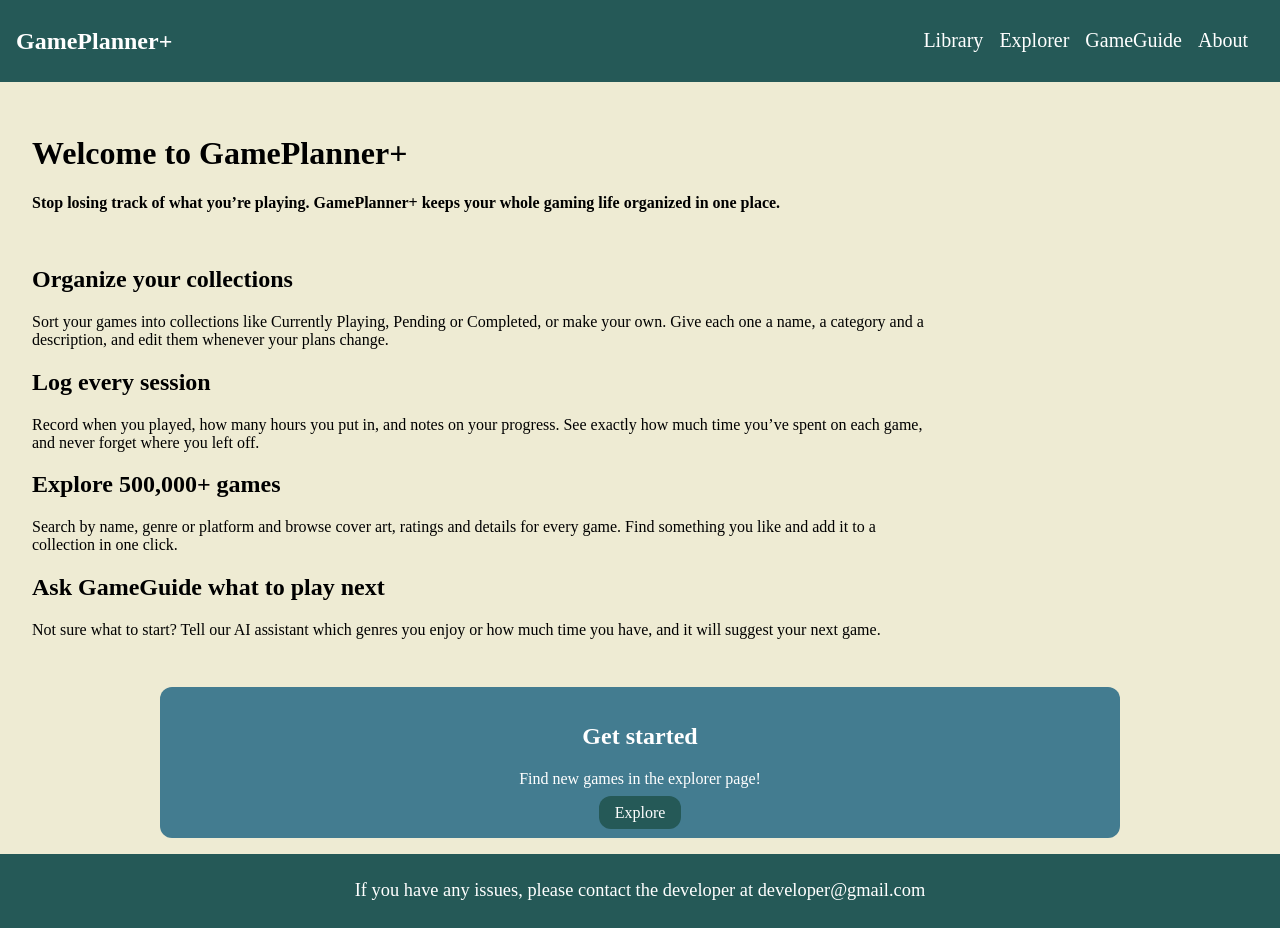
==== index.html @ 215cf950 "dun some home page stuff" ====
<!DOCTYPE html>
<html lang="en">
    <head>
        <meta charset="utf-8">
        <meta name="viewport" content="width=device-width, initial-scale=1">
        <title>Home</title>
        <link rel="stylesheet" href="css/layout.css">
        <link rel="stylesheet" href="css/home.css">
        <link rel="stylesheet" href="css/base.css">
    </head>

    <header>
        <nav>
            <a href="index.html" class="logo">GamePlanner+</a>
            <ul>
                <li><a href="library.html">Library</a></li>
                <li><a href="explorer.html">Explorer</a></li>
                <li><a href="gameguide.html">GameGuide</a></li>
                <li><a href="about.html">About</a></li>
            </ul>
        </nav>
    </header>

    <body>
        <div class="feature-description">
            <h1>Welcome to GamePlanner+</h1>
            <p><b>Stop losing track of what you’re playing. GamePlanner+ keeps your whole gaming life organized in one place.</b></p>
            <br>
            <h2>Organize your collections</h2>
            <p>Sort your games into collections like Currently Playing, Pending or Completed, or make your own. Give each one a name, a category and a description, and edit them whenever your plans change.</p>
            <h2>Log every session</h2>
            <p>Record when you played, how many hours you put in, and notes on your progress. See exactly how much time you’ve spent on each game, and never forget where you left off.</p>
            <h2>Explore 500,000+ games</h2>
            <p>Search by name, genre or platform and browse cover art, ratings and details for every game. Find something you like and add it to a collection in one click.</p>
            <h2>Ask GameGuide what to play next</h2>
            <p>Not sure what to start? Tell our AI assistant which genres you enjoy or how much time you have, and it will suggest your next game.</p>
        </div>

        <div class="call-to-action">
            <h2>Get started</h2>
            <p>Find new games in the explorer page!</p>
            <a href="explorer.html" class="button">Explore</a>
        </div>
    </body>

    <footer>
        <p>If you have any issues, please contact the developer at developer@gmail.com</p>
    </footer>
</html>
---- css/layout.css ----
header, footer {
    background-color: var(--primary-color);
    padding-inline: var(--space-4);
}

header {
    padding-block: 1.5rem;
    line-height: 2rem;
}

footer {
    color: var(--light-color);
    text-align: center;
    margin-top: var(--space-4);
    padding-block: 0.5rem;
    font-size: 1.15rem;
}

nav ul {
    display: flex;
    flex-wrap: wrap;
    gap: var(--space-4);
    list-style: none;
    margin: 0;
    padding-right: var(--space-4);
}

nav a {
    color: var(--light-color);
    font-size: 1.25rem;
    text-decoration: none;
}

nav a:hover {
    text-decoration: underline;
}

nav {
    display: flex;
    justify-content: space-between;
    align-items: center;
}

.logo {
    font-size: 1.5rem;
    font-weight: bold;
}

body {
    margin: 0;
    background-color: var(--background-color);
}
---- css/home.css ----
.feature-description {
    padding: var(--space-4) var(--space-8);
    margin: var(--space-4) 0;
    width: 70%;
}

.call-to-action {
    background-color: var(--secondary-color);
    padding: var(--space-4) var(--space-8);
    margin: var(--space-4) 0;
    width: 70%;
    border-radius: var(--radius);
    margin-inline: auto;
    color: var(--light-color);
    text-align: center;
}

.button {
    background-color: var(--primary-color);
    color: var(--light-color);
    padding: var(--space-2) var(--space-4);
    border-radius: var(--radius);
    text-decoration: none;
}
---- css/base.css ----
:root {
    --primary-color: #255957; /*or #408175*/
    --secondary-color: #437C90;
    --background-color: #EEEBD3;
    --dark-color: black;
    --light-color: white;
    --red-color: #d9534f;
    --space-2: .5rem;
    --space-4: 1rem;
    --space-6: 1.5rem;
    --space-8: 2rem;
    --radius: .75rem;
    --font-family: serif;
}
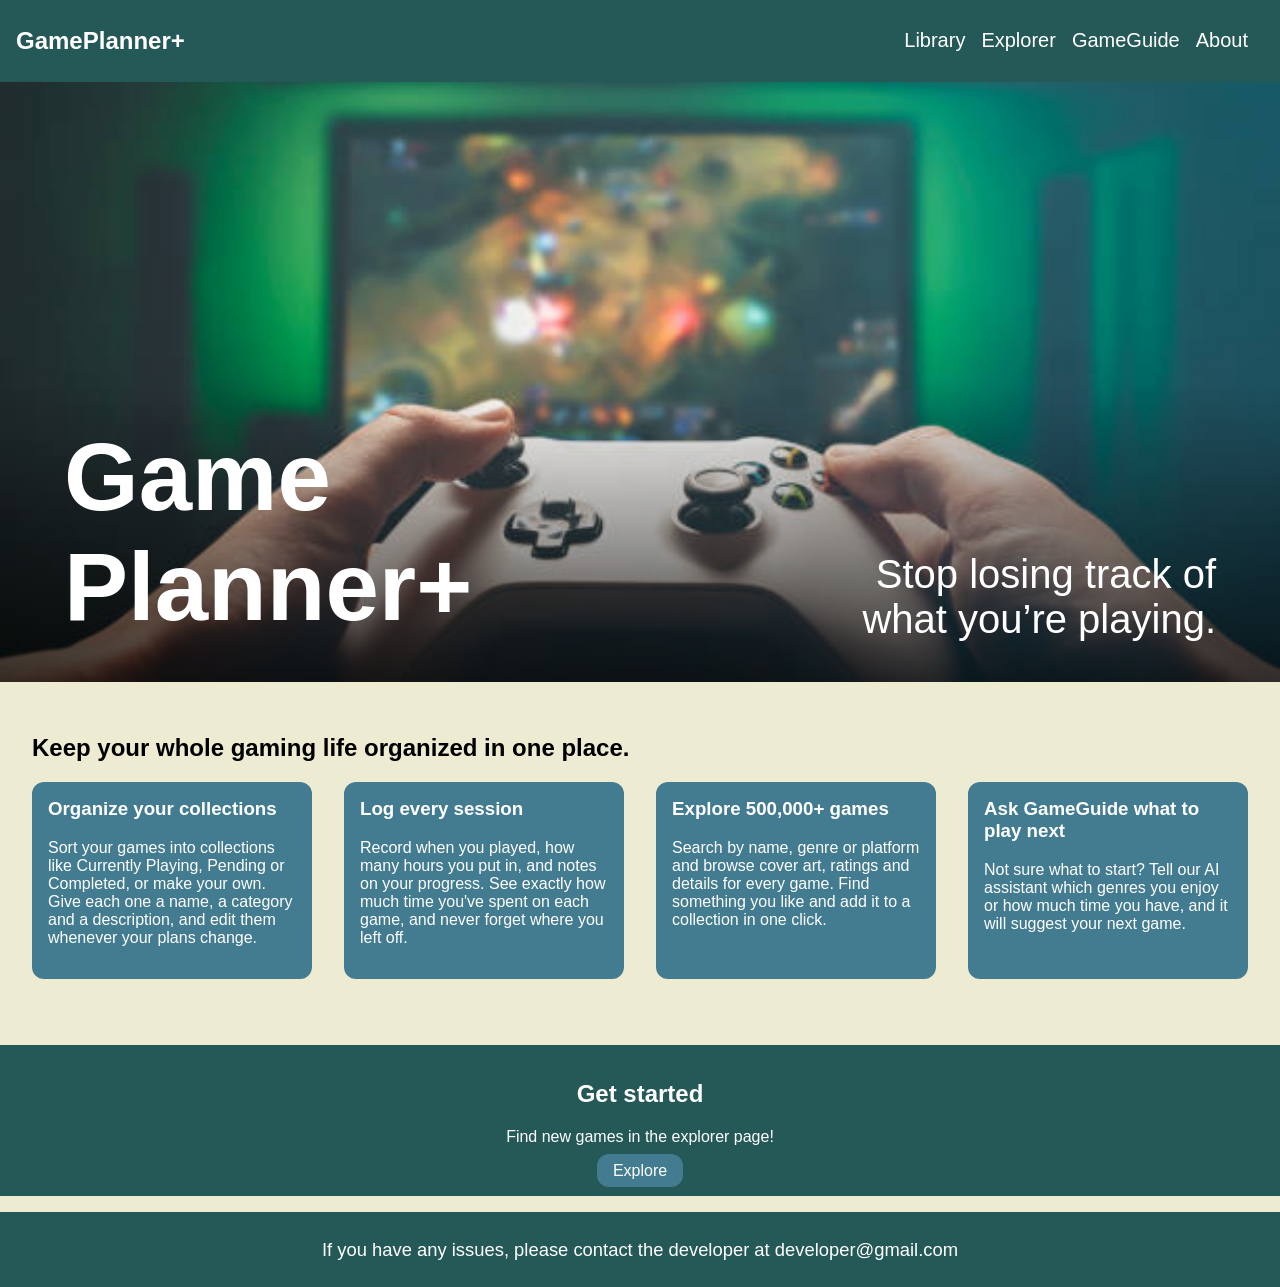
==== commit 30af1550: "cleaned up home page" ====
--- a/index.html
+++ b/index.html
@@ -12,7 +12,8 @@
     <header>
         <nav>
             <a href="index.html" class="logo">GamePlanner+</a>
-            <ul>
+            <button class="menu-toggle" aria-label="Open menu" aria-expanded="false" aria-controls="nav-links">☰</button>
+            <ul id="nav-links">
                 <li><a href="library.html">Library</a></li>
                 <li><a href="explorer.html">Explorer</a></li>
                 <li><a href="gameguide.html">GameGuide</a></li>
@@ -22,19 +23,37 @@
     </header>
 
     <body>
-        <div class="feature-description">
-            <h1>Welcome to GamePlanner+</h1>
-            <p><b>Stop losing track of what you’re playing. GamePlanner+ keeps your whole gaming life organized in one place.</b></p>
-            <br>
-            <h2>Organize your collections</h2>
-            <p>Sort your games into collections like Currently Playing, Pending or Completed, or make your own. Give each one a name, a category and a description, and edit them whenever your plans change.</p>
-            <h2>Log every session</h2>
-            <p>Record when you played, how many hours you put in, and notes on your progress. See exactly how much time you’ve spent on each game, and never forget where you left off.</p>
-            <h2>Explore 500,000+ games</h2>
-            <p>Search by name, genre or platform and browse cover art, ratings and details for every game. Find something you like and add it to a collection in one click.</p>
-            <h2>Ask GameGuide what to play next</h2>
-            <p>Not sure what to start? Tell our AI assistant which genres you enjoy or how much time you have, and it will suggest your next game.</p>
-        </div>
+        <figure class="image-card">
+            <img src="assets/img/controller.jpg" alt="Player gaming with a controller">
+            <figcaption class="image-overlay">
+                <span class="image-overlay-title">Game Planner+</span>
+                <span class="image-overlay-subtitle">Stop losing track of what you’re playing.</span>
+            </figcaption>
+        </figure>
+
+        <section class="feature-description">
+            <h2>Keep your whole gaming life organized in one place.</h2>
+            <div class="feature-grid">
+                <article class="feature-card">
+                    <h3>Organize your collections</h3>
+                    <p>Sort your games into collections like Currently Playing, Pending or Completed, or make your own. Give each one a name, a category and a description, and edit them whenever your plans change.</p>
+                </article>
+                <article class="feature-card">
+                    <h3>Log every session</h3>
+                    <p>Record when you played, how many hours you put in, and notes on your progress. See exactly how much time you've spent on each game, and never forget where you left off.</p>
+                </article>
+                <article class="feature-card">
+                    <h3>Explore 500,000+ games</h3>
+                    <p>Search by name, genre or platform and browse cover art, ratings and details for every game. Find something you like and add it to a collection in one click.</p>
+                </article>
+                <article class="feature-card">
+                    <h3>Ask GameGuide what to play next</h3>
+                    <p>Not sure what to start? Tell our AI assistant which genres you enjoy or how much time you have, and it will suggest your next game.</p>
+                </article>
+            </div>
+        </section>
+
+        <br>
 
         <div class="call-to-action">
             <h2>Get started</h2>
--- a/css/layout.css
+++ b/css/layout.css
@@ -1,3 +1,8 @@
+body {
+    margin: 0;
+    background-color: var(--background-color);
+}
+
 header, footer {
     background-color: var(--primary-color);
     padding-inline: var(--space-4);
@@ -14,6 +19,13 @@
     margin-top: var(--space-4);
     padding-block: 0.5rem;
     font-size: 1.15rem;
+}
+
+nav {
+    display: flex;
+    justify-content: space-between;
+    align-items: center;
+    flex-wrap: wrap;
 }
 
 nav ul {
@@ -35,18 +47,32 @@
     text-decoration: underline;
 }
 
-nav {
-    display: flex;
-    justify-content: space-between;
-    align-items: center;
-}
-
 .logo {
     font-size: 1.5rem;
     font-weight: bold;
 }
 
-body {
-    margin: 0;
-    background-color: var(--background-color);
+.menu-toggle {
+    display: none;
+    background: none;
+    border: none;
+    color: var(--light-color);
+    font-size: 2rem;
+}
+
+@media (max-width: 700px) {
+    .menu-toggle {
+        display: block;
+    }
+
+    nav ul {
+        display: none;
+        width: 100%;
+        flex-direction: column;
+        padding-top: var(--space-4);
+    }
+
+    nav ul.open {
+        display: flex;
+    }
 }
--- a/css/home.css
+++ b/css/home.css
@@ -1,24 +1,86 @@
+body {
+    font-family: var(--font-family);
+}
+
+.image-card {
+    position: relative;
+    margin: 0;
+    overflow: hidden;
+}
+
+.image-card img {
+    display: block;
+    width: 100%;
+    height: 600px;
+    object-fit: cover;
+}
+
+.image-overlay {
+    position: absolute;
+    left: 0;
+    right: 0;
+    bottom: 0;
+    padding: var(--space-4);
+
+    display: flex;
+    justify-content: space-between;
+    align-items: flex-end;
+
+    color: var(--light-color);
+    background: linear-gradient(transparent, rgba(0, 0, 0, 0.7));
+    font-family: var(--font-family);
+}
+
+.image-overlay-title {
+    font-size: var(--font-size-12);
+    font-weight: bold;
+    max-width: 8ch;
+    margin: var(--space-6) var(--space-12);
+}
+
+.image-overlay-subtitle {
+    font-size: var(--font-size-6);
+    max-width: 16ch;
+    text-align: right;
+    margin: var(--space-6) var(--space-12);
+}
+
 .feature-description {
     padding: var(--space-4) var(--space-8);
     margin: var(--space-4) 0;
-    width: 70%;
+}
+
+.feature-grid {
+    display: flex;
+    flex-wrap: wrap;
+    gap: var(--space-8);
+}
+
+.feature-card {
+    flex: 1 1 220px;
+    background-color: var(--secondary-color);
+    padding: var(--space-4);
+    border-radius: var(--radius);
+    color: var(--light-color);
+}
+
+.feature-card h3 {
+    margin-top: 0;
 }
 
 .call-to-action {
-    background-color: var(--secondary-color);
+    background-color: var(--primary-color);
     padding: var(--space-4) var(--space-8);
     margin: var(--space-4) 0;
-    width: 70%;
-    border-radius: var(--radius);
     margin-inline: auto;
     color: var(--light-color);
     text-align: center;
 }
 
 .button {
-    background-color: var(--primary-color);
+    background-color: var(--secondary-color);
     color: var(--light-color);
     padding: var(--space-2) var(--space-4);
+    text-decoration: none;
     border-radius: var(--radius);
-    text-decoration: none;
 }
--- a/css/base.css
+++ b/css/base.css
@@ -9,6 +9,14 @@
     --space-4: 1rem;
     --space-6: 1.5rem;
     --space-8: 2rem;
+    --space-12: 3rem;
     --radius: .75rem;
-    --font-family: serif;
+    --font-family: sans-serif;
+    --font-size-1: 1rem;
+    --font-size-2: 1.25rem;
+    --font-size-3: 1.5rem;
+    --font-size-4: 2rem;
+    --font-size-6: 2.5rem;
+    --font-size-8: 4rem;
+    --font-size-12: 6rem;
 }
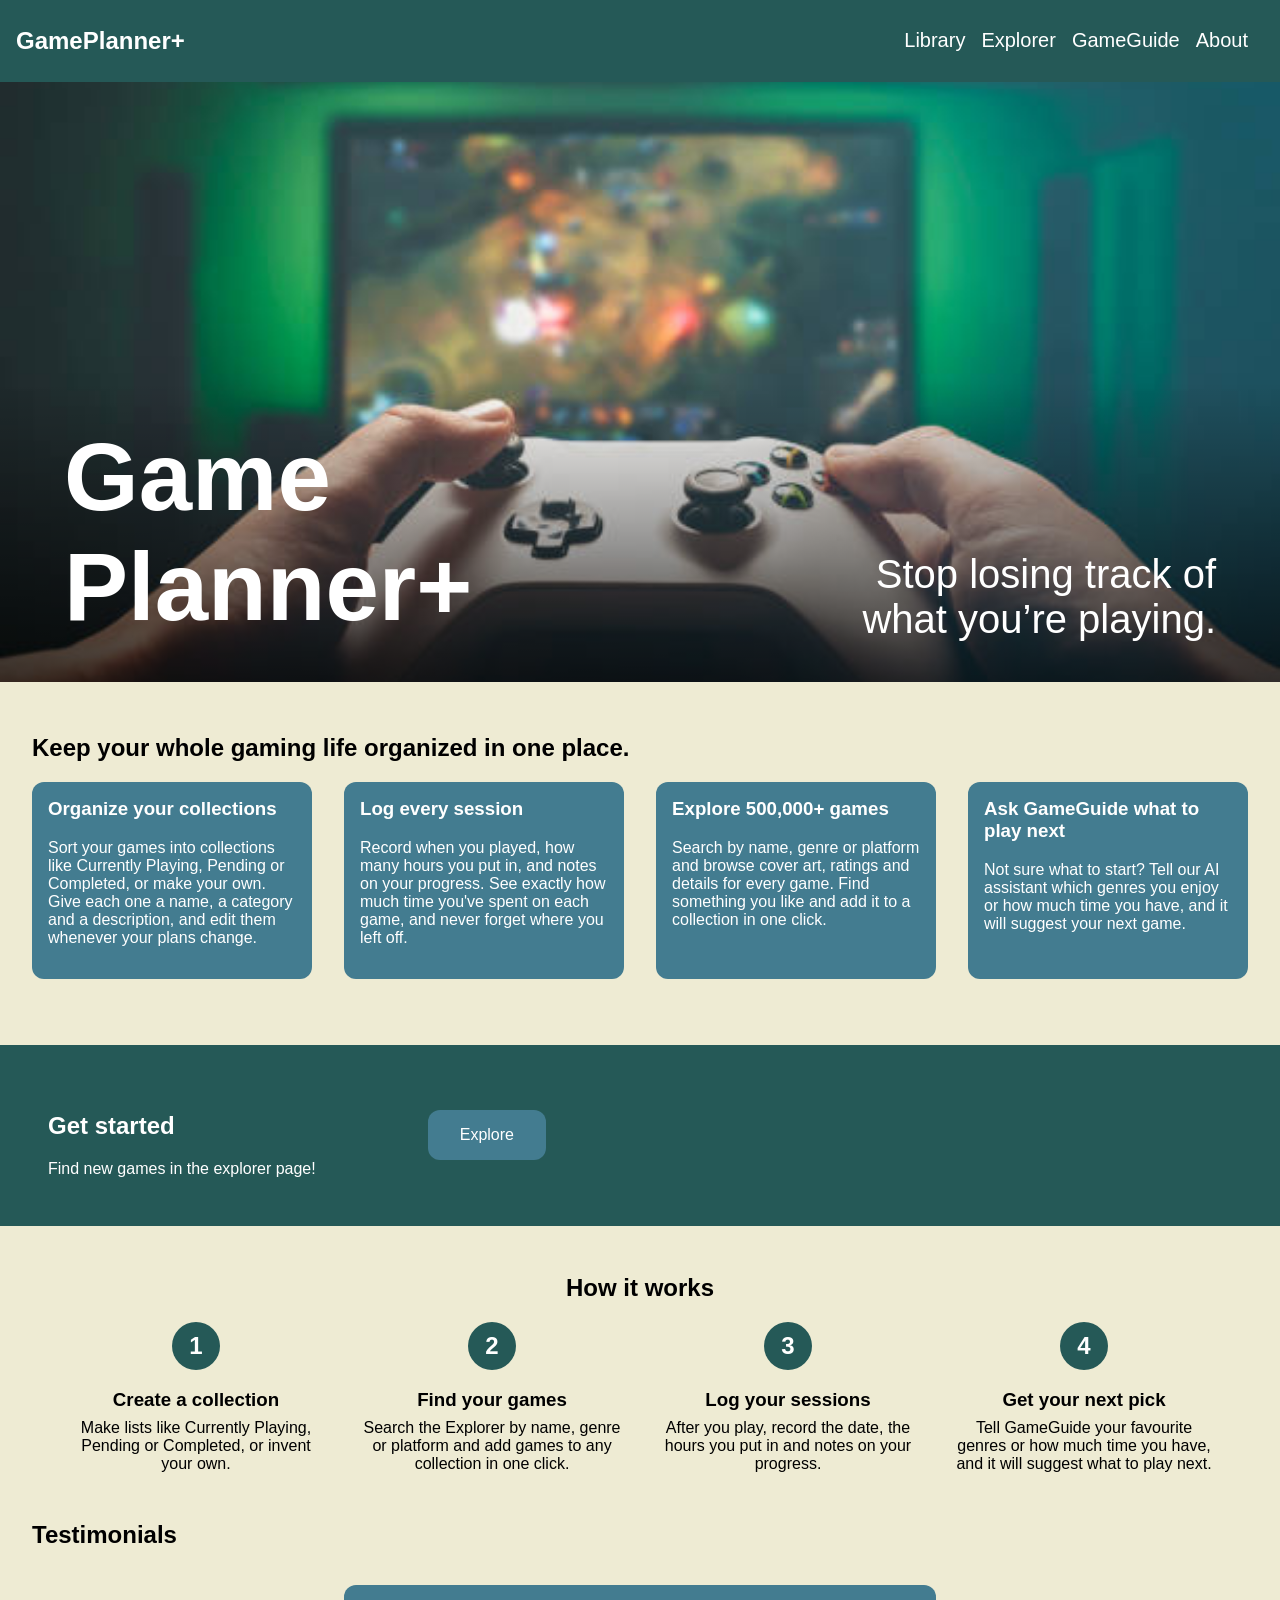
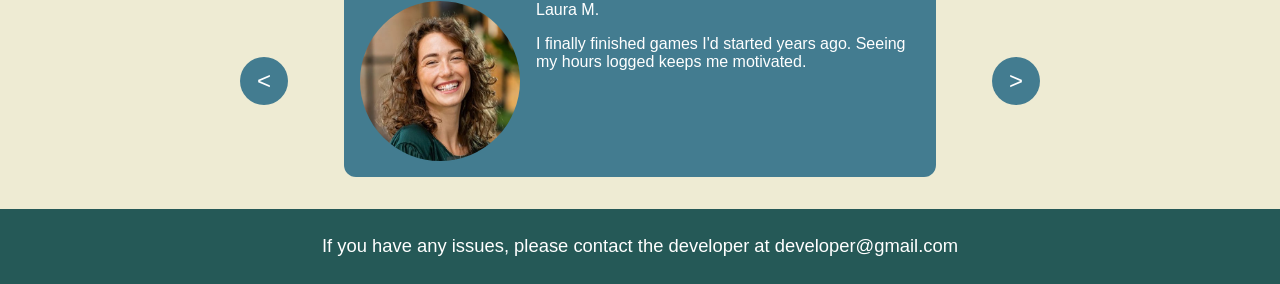
==== commit 488e657a: "stuff" ====
--- a/index.html
+++ b/index.html
@@ -7,6 +7,8 @@
         <link rel="stylesheet" href="css/layout.css">
         <link rel="stylesheet" href="css/home.css">
         <link rel="stylesheet" href="css/base.css">
+
+        <script src="js/home.js" defer></script>
     </head>
 
     <header>
@@ -56,10 +58,73 @@
         <br>
 
         <div class="call-to-action">
-            <h2>Get started</h2>
-            <p>Find new games in the explorer page!</p>
-            <a href="explorer.html" class="button">Explore</a>
+            <div class="cta-text">
+                <h2>Get started</h2>
+                <p>Find new games in the explorer page!</p>
+            </div>
+            <a href="explorer.html" class="button cta-button">Explore</a>
         </div>
+
+        <section class="how-it-works">
+            <h2>How it works</h2>
+            <ol class="steps">
+                <li class="step">
+                    <span class="step-number">1</span>
+                    <h3>Create a collection</h3>
+                    <p>Make lists like Currently Playing, Pending or Completed, or invent your own.</p>
+                </li>
+                <li class="step">
+                    <span class="step-number">2</span>
+                    <h3>Find your games</h3>
+                    <p>Search the Explorer by name, genre or platform and add games to any collection in one click.</p>
+                </li>
+                <li class="step">
+                    <span class="step-number">3</span>
+                    <h3>Log your sessions</h3>
+                    <p>After you play, record the date, the hours you put in and notes on your progress.</p>
+                </li>
+                <li class="step">
+                    <span class="step-number">4</span>
+                    <h3>Get your next pick</h3>
+                    <p>Tell GameGuide your favourite genres or how much time you have, and it will suggest what to play next.</p>
+                </li>
+            </ol>
+        </section>
+
+        <section class="testimonials">
+            <h2>Testimonials</h2>
+            <div class="carousel">
+                <button class="carousel-btn prev" aria-label="Previous testimonial">&lt;</button>
+
+                <div class="testimonial-list" aria-live="polite">
+                    <figure class="testimonial active">
+                        <img src="assets/img/Person-LauraM.jpg" alt="Photo of Laura M.">
+                        <div class="testimonial-text">
+                            <figcaption>Laura M.</figcaption>
+                            <p>I finally finished games I'd started years ago. Seeing my hours logged keeps me motivated.</p>
+                        </div>
+                    </figure>
+
+                    <figure class="testimonial">
+                        <img src="assets/img/Person-MarcR.jpg" alt="Photo of Marc R.">
+                        <div class="testimonial-text">
+                            <figcaption>Marc R.</figcaption>
+                            <p>My backlog was a mess across three platforms. Now it's all in one place and I know exactly what's next.</p>
+                        </div>
+                    </figure>
+
+                    <figure class="testimonial">
+                        <img src="assets/img/Person-SofiaT.jpg" alt="Photo of Sofia T.">
+                        <div class="testimonial-text">
+                            <figcaption>Sofia T.</figcaption>
+                            <p>I told GameGuide I only had an hour a night, and it suggested a game I ended up loving.</p>
+                        </div>
+                    </figure>
+                </div>
+
+                <button class="carousel-btn next" aria-label="Next testimonial">&gt;</button>
+            </div>
+        </section>
     </body>
 
     <footer>
--- a/css/home.css
+++ b/css/home.css
@@ -2,6 +2,7 @@
     font-family: var(--font-family);
 }
 
+/* Image Card */
 .image-card {
     position: relative;
     margin: 0;
@@ -45,6 +46,7 @@
     margin: var(--space-6) var(--space-12);
 }
 
+/* Feature Description */
 .feature-description {
     padding: var(--space-4) var(--space-8);
     margin: var(--space-4) 0;
@@ -68,19 +70,127 @@
     margin-top: 0;
 }
 
+/* Call to Action */
 .call-to-action {
+    display: flex;
+    gap: var(--space-big);
+    align-items: center;
     background-color: var(--primary-color);
-    padding: var(--space-4) var(--space-8);
+    padding: var(--space-12);
     margin: var(--space-4) 0;
     margin-inline: auto;
     color: var(--light-color);
     text-align: center;
 }
 
+.cta-text {
+    max-width: 50ch;
+    text-align: left;
+}
+
+.cta-text p {
+    margin: 0;
+}
+
 .button {
     background-color: var(--secondary-color);
     color: var(--light-color);
-    padding: var(--space-2) var(--space-4);
     text-decoration: none;
     border-radius: var(--radius);
+}
+
+.cta-button {
+    padding: var(--space-4) var(--space-8);
+}
+
+@media (max-width: 700px) {
+    .call-to-action {
+        flex-direction: column;
+        align-items: flex-start;
+        gap: var(--space-8);
+    }
+}
+
+/* How it works */
+.how-it-works {
+    width: 90%;
+    margin: var(--space-12) auto;
+    text-align: center;
+}
+
+.steps {
+    display: grid;
+    grid-template-columns: repeat(auto-fit, minmax(min(100%, 14rem), 1fr));
+    gap: var(--space-8);
+    list-style: none;
+    padding: 0;
+}
+
+.step-number {
+    display: inline-flex;
+    justify-content: center;
+    align-items: center;
+    width: 3rem;
+    height: 3rem;
+    border-radius: 50%;
+    background-color: var(--primary-color);
+    color: var(--light-color);
+    font-size: 1.5rem;
+    font-weight: bold;
+}
+
+.step h3 {
+    margin-bottom: var(--space-2);
+}
+
+.step p {
+    margin: 0;
+}
+
+/* Testimonials */
+.carousel {
+    display: flex;
+    align-items: center;
+    gap: var(--space-4);
+    max-width: 50rem;
+    margin-inline: auto;
+}
+
+.testimonial-list {
+    flex: 1;
+}
+
+.testimonials {
+    margin: 0 var(--space-8);
+}
+
+.testimonial {
+    display: none;
+    background-color: var(--secondary-color);
+    color: var(--light-color);
+    padding: var(--space-4);
+    border-radius: var(--radius);
+}
+
+.testimonial.active {
+    display: flex;
+}
+
+.carousel-btn {
+    flex-shrink: 0;
+    width: 3rem;
+    height: 3rem;
+    border: none;
+    border-radius: 50%;
+    background-color: var(--secondary-color);
+    color: var(--light-color);
+    font-size: 1.5rem;
+    cursor: pointer;
+}
+
+.testimonial img {
+    width: 10rem;
+    height: 10rem;
+    border-radius: 50%;
+    margin-right: var(--space-4);
 }
--- a/css/base.css
+++ b/css/base.css
@@ -10,6 +10,7 @@
     --space-6: 1.5rem;
     --space-8: 2rem;
     --space-12: 3rem;
+    --space-big: 7rem;
     --radius: .75rem;
     --font-family: sans-serif;
     --font-size-1: 1rem;
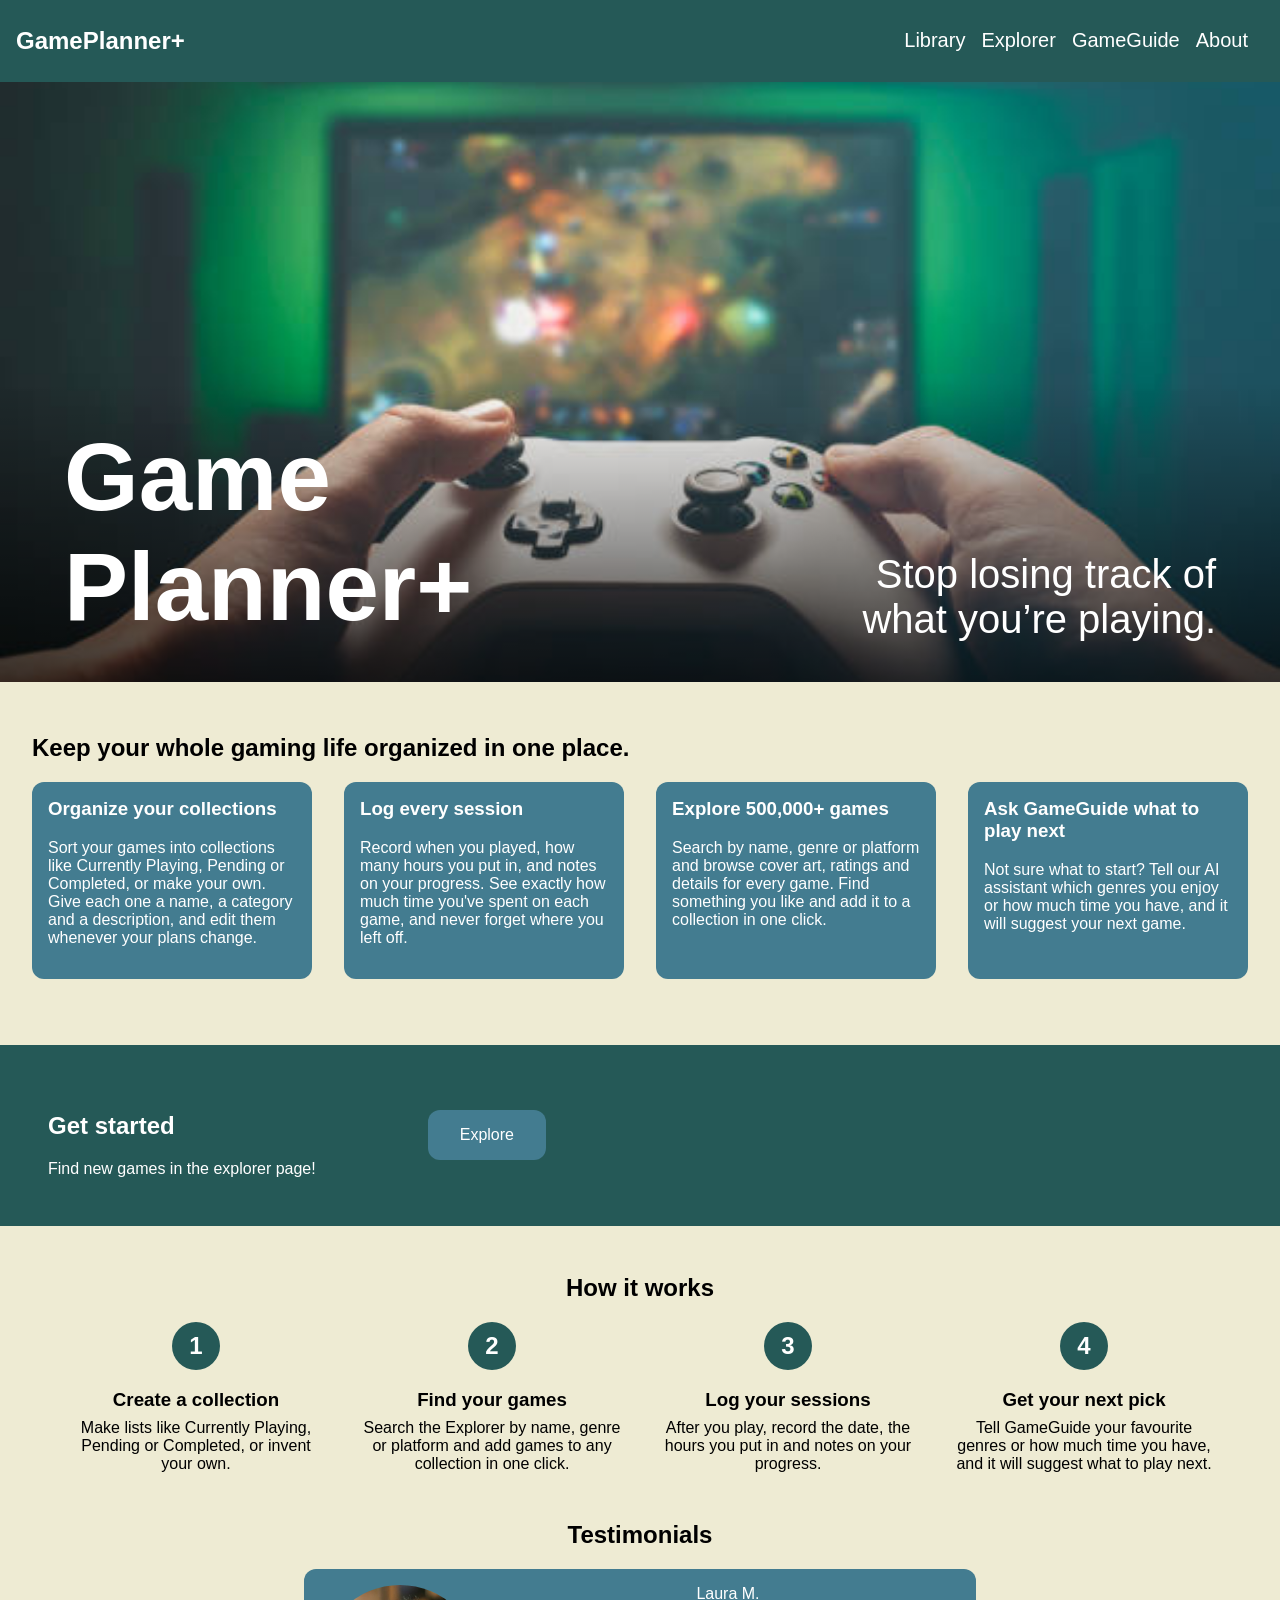
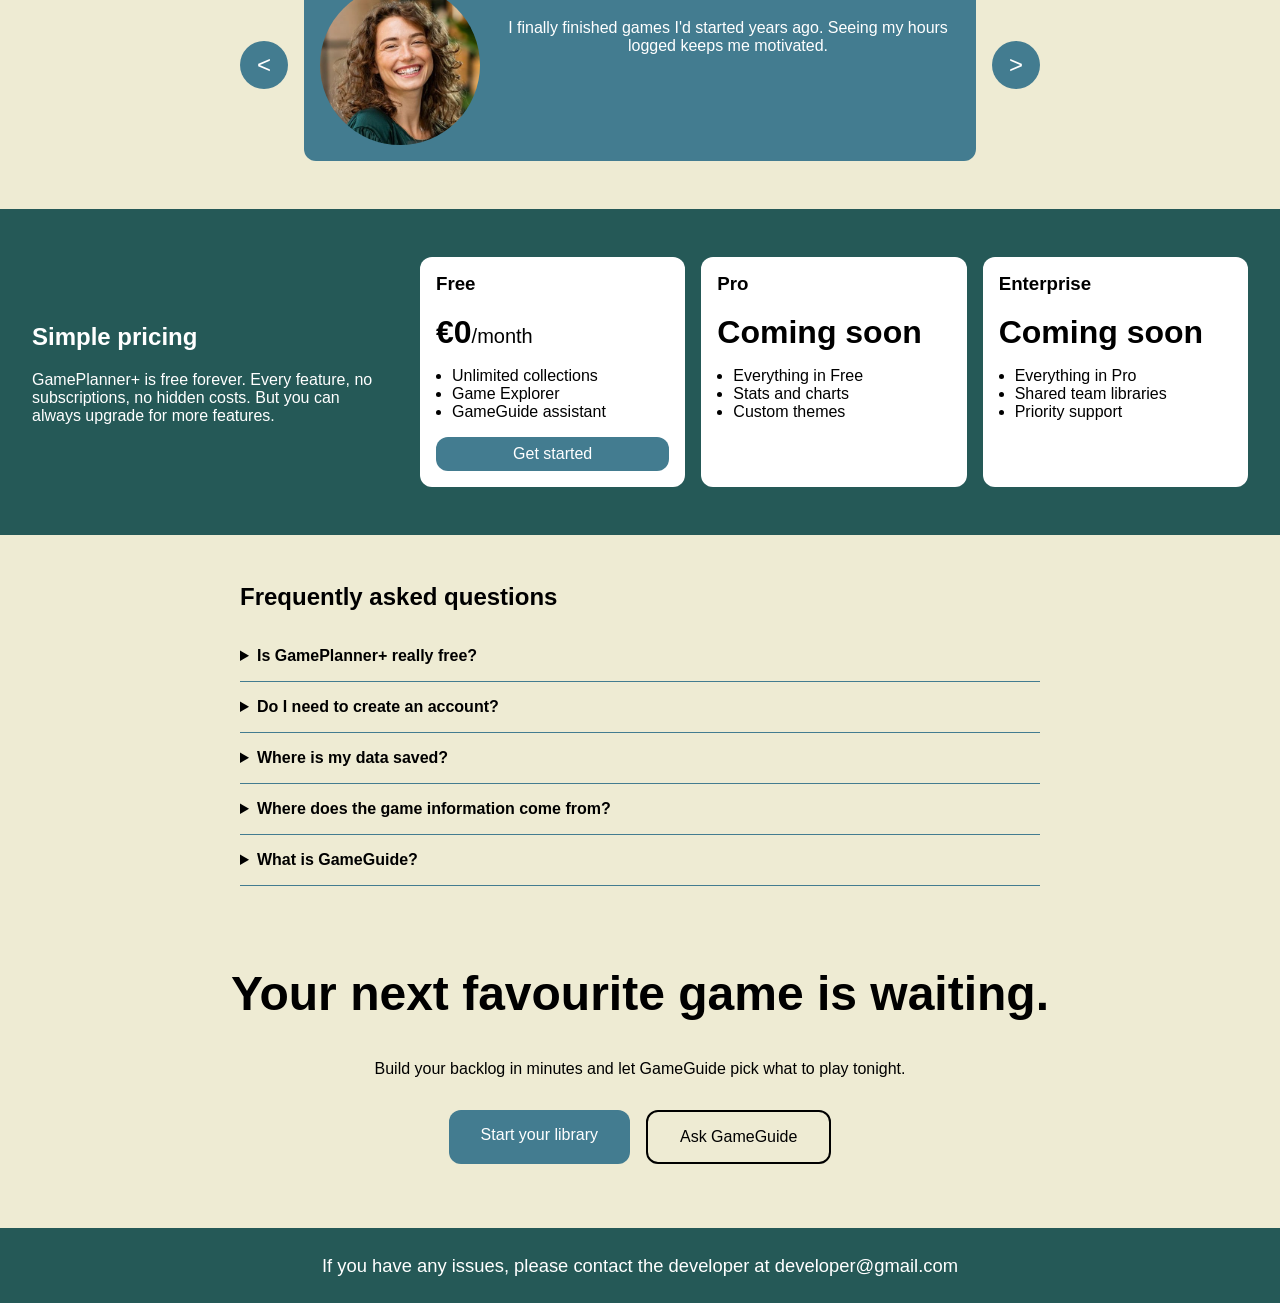
==== commit fa084b5b: "home page more or less done" ====
--- a/index.html
+++ b/index.html
@@ -125,6 +125,84 @@
                 <button class="carousel-btn next" aria-label="Next testimonial">&gt;</button>
             </div>
         </section>
+
+        <section class="pricing">
+            <div class="pricing-text">
+                <h2>Simple pricing</h2>
+                <p>GamePlanner+ is free forever. Every feature, no subscriptions, no hidden costs. But you can always upgrade for more features.</p>
+            </div>
+
+            <div class="plans">
+                <article class="plan">
+                    <h3>Free</h3>
+                    <p class="price">€0<span>/month</span></p>
+                    <ul>
+                        <li>Unlimited collections</li>
+                        <li>Game Explorer</li>
+                        <li>GameGuide assistant</li>
+                    </ul>
+                    <a href="library.html" class="button plan-button">Get started</a>
+                </article>
+
+                <article class="plan">
+                    <h3>Pro</h3>
+                    <p class="price">Coming soon</p>
+                    <ul>
+                        <li>Everything in Free</li>
+                        <li>Stats and charts</li>
+                        <li>Custom themes</li>
+                    </ul>
+                </article>
+
+                <article class="plan">
+                    <h3>Enterprise</h3>
+                    <p class="price">Coming soon</p>
+                    <ul>
+                        <li>Everything in Pro</li>
+                        <li>Shared team libraries</li>
+                        <li>Priority support</li>
+                    </ul>
+                </article>
+            </div>
+        </section>
+
+        <section class="faq">
+            <h2>Frequently asked questions</h2>
+
+            <details>
+                <summary>Is GamePlanner+ really free?</summary>
+                <p>Yes. Every feature is free forever, with no subscriptions or hidden costs.</p>
+            </details>
+
+            <details>
+                <summary>Do I need to create an account?</summary>
+                <p>No. Just open the app and start building your collections right away.</p>
+            </details>
+
+            <details>
+                <summary>Where is my data saved?</summary>
+                <p>Your collections and sessions are saved in your browser, so they stay there after you close it. Clearing your browser data will delete them, and they won't appear on other devices.</p>
+            </details>
+
+            <details>
+                <summary>Where does the game information come from?</summary>
+                <p>All game details, covers and ratings come from the RAWG Video Games Database, with over 500,000 games.</p>
+            </details>
+
+            <details>
+                <summary>What is GameGuide?</summary>
+                <p>GameGuide is our AI assistant. Tell it which genres you like or how much time you have, and it will suggest what to play next.</p>
+            </details>
+        </section>
+
+        <section class="final-cta">
+            <h2>Your next favourite game is waiting.</h2>
+            <p>Build your backlog in minutes and let GameGuide pick what to play tonight.</p>
+            <div class="final-cta-buttons">
+                <a href="library.html" class="button cta-button">Start your library</a>
+                <a href="gameguide.html" class="button cta-button button-outline">Ask GameGuide</a>
+            </div>
+        </section>
     </body>
 
     <footer>
--- a/css/home.css
+++ b/css/home.css
@@ -158,14 +158,17 @@
 
 .testimonial-list {
     flex: 1;
+    min-width: 0;
 }
 
 .testimonials {
     margin: 0 var(--space-8);
+    text-align: center;
 }
 
 .testimonial {
     display: none;
+    margin: 0;
     background-color: var(--secondary-color);
     color: var(--light-color);
     padding: var(--space-4);
@@ -191,6 +194,127 @@
 .testimonial img {
     width: 10rem;
     height: 10rem;
+    flex-shrink: 0;
+    object-fit: cover;
     border-radius: 50%;
     margin-right: var(--space-4);
+}
+
+@media (max-width: 700px) {
+    .testimonials {
+        margin: 0 var(--space-4);
+    }
+
+    .testimonial.active {
+        flex-direction: column;
+        text-align: center;
+    }
+
+    .testimonial img {
+        width: 6rem;
+        height: 6rem;
+        margin: 0 0 var(--space-4);
+        align-self: center;
+    }
+}
+
+/* Pricing */
+.pricing {
+    display: flex;
+    flex-wrap: wrap;
+    align-items: center;
+    gap: var(--space-8);
+    margin: var(--space-12) auto;
+    padding: var(--space-12) var(--space-8);
+    background-color: var(--primary-color);
+    color: var(--light-color);
+}
+
+.pricing-text {
+    flex: 1 1 15rem;
+}
+
+.plans {
+    flex: 3 1 30rem;
+    display: grid;
+    grid-template-columns: repeat(auto-fit, minmax(min(100%, 12rem), 1fr));
+    gap: var(--space-4);
+}
+
+.plan {
+    display: flex;
+    flex-direction: column;
+    padding: var(--space-4);
+    background-color: var(--light-color);
+    color: var(--dark-color);
+    border-radius: var(--radius);
+}
+
+.plan h3 {
+    margin-top: 0;
+}
+
+.price {
+    font-size: var(--font-size-4);
+    font-weight: bold;
+    margin: 0 0 var(--space-4);
+}
+
+.price span {
+    font-size: var(--font-size-2);
+    font-weight: normal;
+}
+
+.plan ul {
+    padding-left: var(--space-4);
+    margin: 0 0 var(--space-4);
+}
+
+.plan-button {
+    margin-top: auto;
+    padding: var(--space-2) var(--space-4);
+    text-align: center;
+}
+
+/* FAQ */
+.faq {
+    width: 90%;
+    max-width: 50rem;
+    margin: var(--space-8) auto;
+}
+
+.faq details {
+    border-bottom: 1px solid var(--secondary-color);
+    padding: var(--space-4) 0;
+}
+
+.faq summary {
+    font-weight: bold;
+    cursor: pointer;
+}
+
+/* Final CTA */
+.final-cta {
+    padding: var(--space-12) var(--space-8);
+    color: var(--dark-color);
+    text-align: center;
+}
+
+.final-cta h2 {
+    font-size: clamp(1.75rem, 1rem + 3vw, 3rem);
+    margin-top: 0;
+}
+
+.final-cta-buttons {
+    display: flex;
+    flex-wrap: wrap;
+    justify-content: center;
+    gap: var(--space-4);
+    margin-top: var(--space-8);
+}
+
+.button-outline {
+    background-color: transparent;
+    border: 2px solid var(--dark-color);
+    color: var(--dark-color);
 }
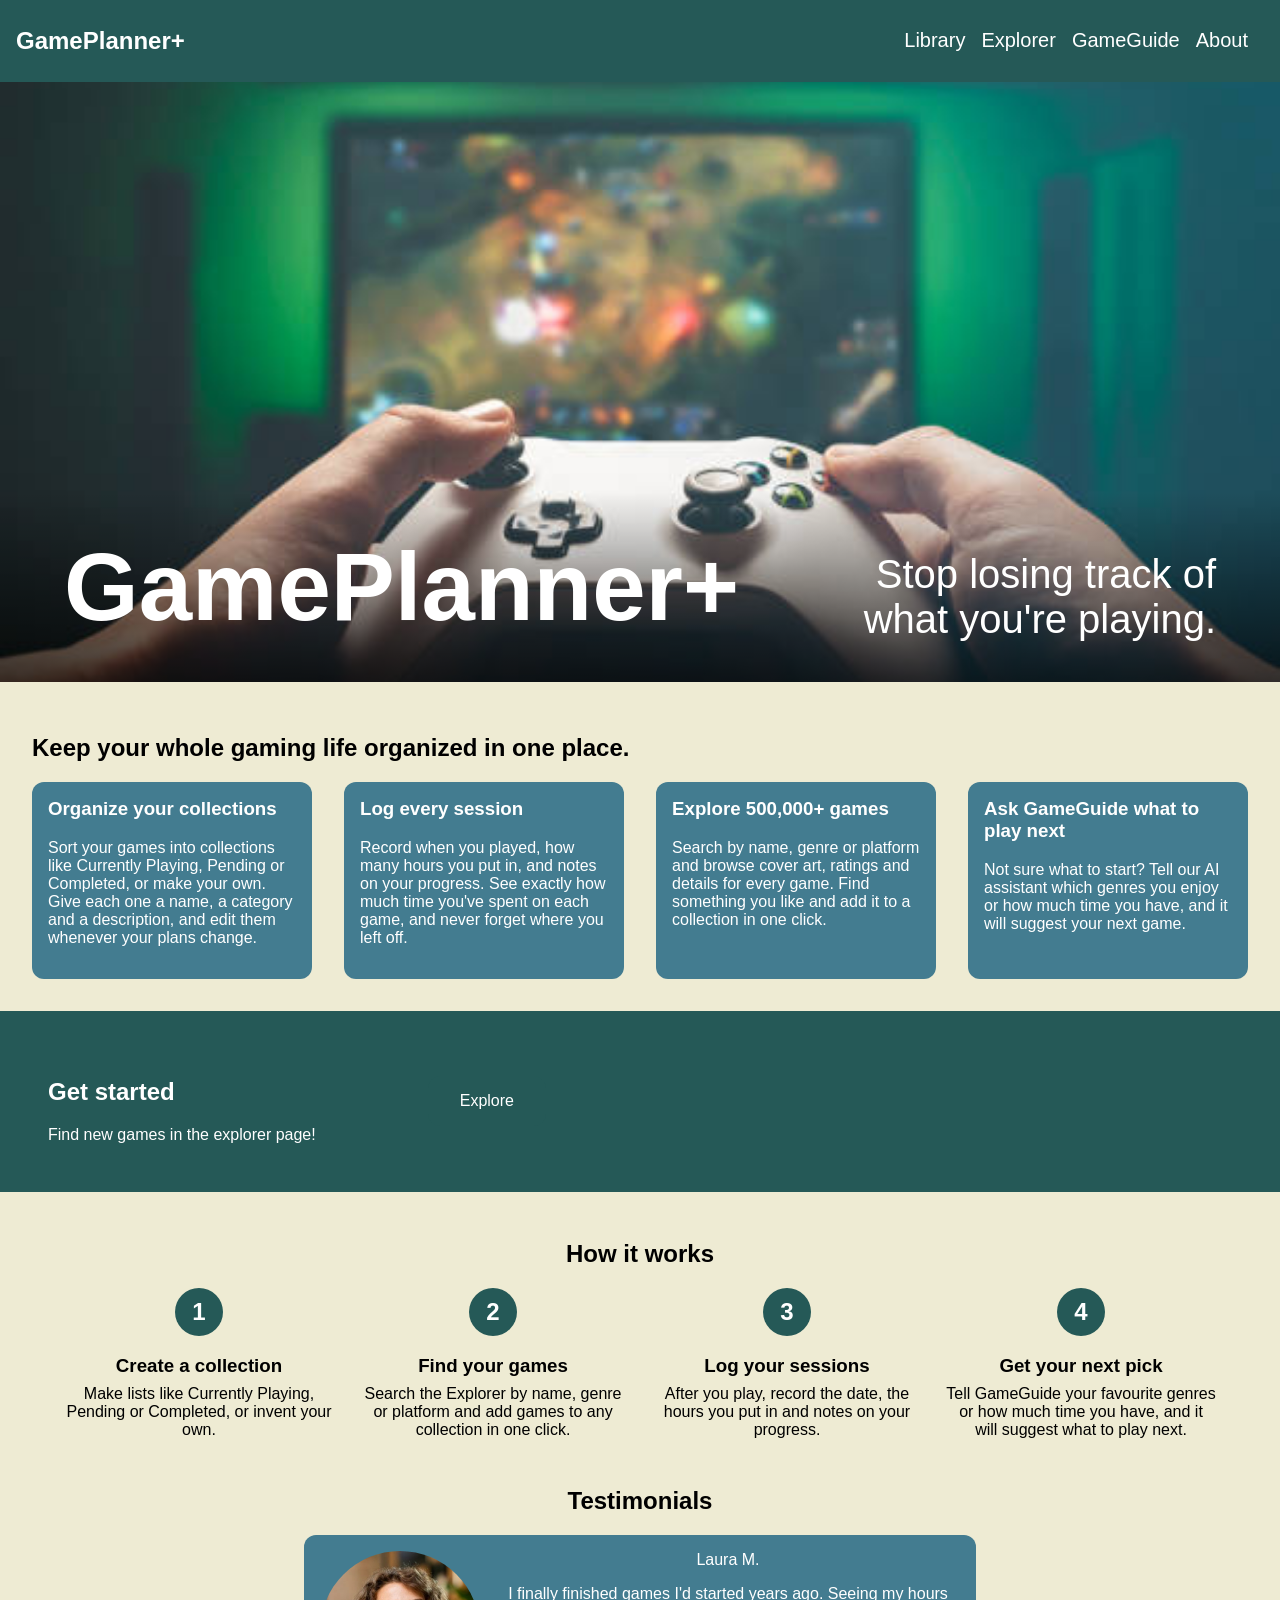
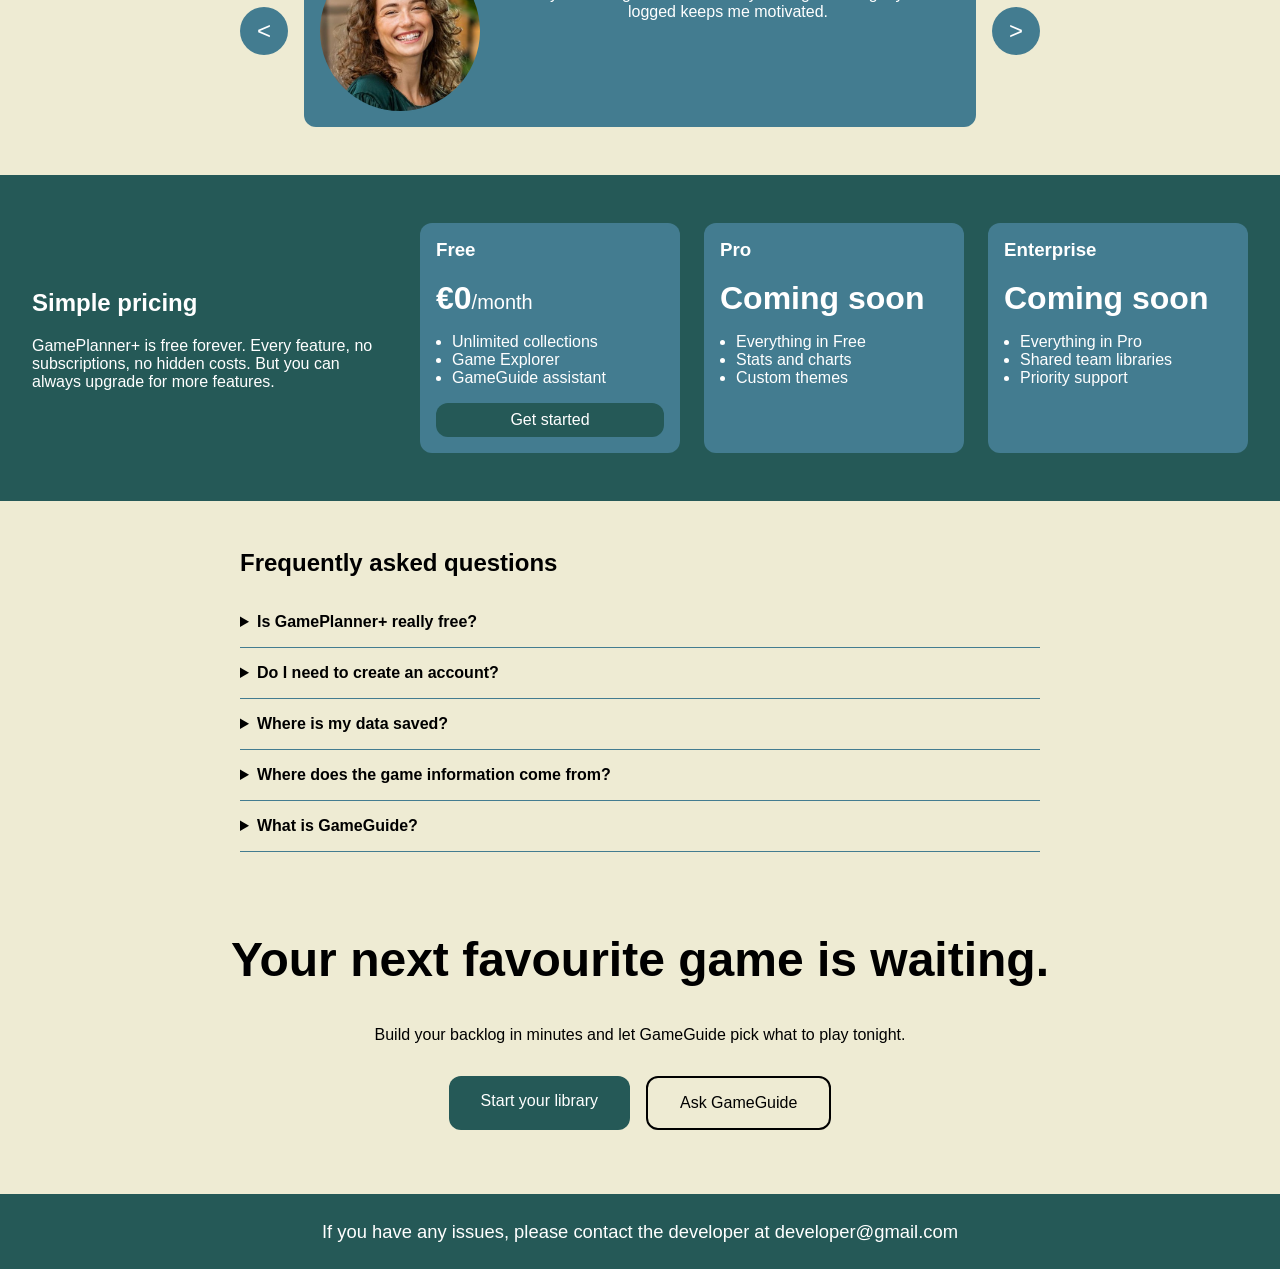
==== commit 0ce9a1c1: "hella stuff" ====
--- a/index.html
+++ b/index.html
@@ -4,208 +4,209 @@
         <meta charset="utf-8">
         <meta name="viewport" content="width=device-width, initial-scale=1">
         <title>Home</title>
+        <link rel="stylesheet" href="css/base.css">
         <link rel="stylesheet" href="css/layout.css">
         <link rel="stylesheet" href="css/home.css">
-        <link rel="stylesheet" href="css/base.css">
-
+
+        <script src="js/nav.js" defer></script>
         <script src="js/home.js" defer></script>
     </head>
 
-    <header>
-        <nav>
-            <a href="index.html" class="logo">GamePlanner+</a>
-            <button class="menu-toggle" aria-label="Open menu" aria-expanded="false" aria-controls="nav-links">☰</button>
-            <ul id="nav-links">
-                <li><a href="library.html">Library</a></li>
-                <li><a href="explorer.html">Explorer</a></li>
-                <li><a href="gameguide.html">GameGuide</a></li>
-                <li><a href="about.html">About</a></li>
-            </ul>
-        </nav>
-    </header>
-
     <body>
-        <figure class="image-card">
-            <img src="assets/img/controller.jpg" alt="Player gaming with a controller">
-            <figcaption class="image-overlay">
-                <span class="image-overlay-title">Game Planner+</span>
-                <span class="image-overlay-subtitle">Stop losing track of what you’re playing.</span>
-            </figcaption>
-        </figure>
-
-        <section class="feature-description">
-            <h2>Keep your whole gaming life organized in one place.</h2>
-            <div class="feature-grid">
-                <article class="feature-card">
-                    <h3>Organize your collections</h3>
-                    <p>Sort your games into collections like Currently Playing, Pending or Completed, or make your own. Give each one a name, a category and a description, and edit them whenever your plans change.</p>
-                </article>
-                <article class="feature-card">
-                    <h3>Log every session</h3>
-                    <p>Record when you played, how many hours you put in, and notes on your progress. See exactly how much time you've spent on each game, and never forget where you left off.</p>
-                </article>
-                <article class="feature-card">
-                    <h3>Explore 500,000+ games</h3>
-                    <p>Search by name, genre or platform and browse cover art, ratings and details for every game. Find something you like and add it to a collection in one click.</p>
-                </article>
-                <article class="feature-card">
-                    <h3>Ask GameGuide what to play next</h3>
-                    <p>Not sure what to start? Tell our AI assistant which genres you enjoy or how much time you have, and it will suggest your next game.</p>
-                </article>
-            </div>
-        </section>
-
-        <br>
-
-        <div class="call-to-action">
-            <div class="cta-text">
-                <h2>Get started</h2>
-                <p>Find new games in the explorer page!</p>
-            </div>
-            <a href="explorer.html" class="button cta-button">Explore</a>
-        </div>
-
-        <section class="how-it-works">
-            <h2>How it works</h2>
-            <ol class="steps">
-                <li class="step">
-                    <span class="step-number">1</span>
-                    <h3>Create a collection</h3>
-                    <p>Make lists like Currently Playing, Pending or Completed, or invent your own.</p>
-                </li>
-                <li class="step">
-                    <span class="step-number">2</span>
-                    <h3>Find your games</h3>
-                    <p>Search the Explorer by name, genre or platform and add games to any collection in one click.</p>
-                </li>
-                <li class="step">
-                    <span class="step-number">3</span>
-                    <h3>Log your sessions</h3>
-                    <p>After you play, record the date, the hours you put in and notes on your progress.</p>
-                </li>
-                <li class="step">
-                    <span class="step-number">4</span>
-                    <h3>Get your next pick</h3>
-                    <p>Tell GameGuide your favourite genres or how much time you have, and it will suggest what to play next.</p>
-                </li>
-            </ol>
-        </section>
-
-        <section class="testimonials">
-            <h2>Testimonials</h2>
-            <div class="carousel">
-                <button class="carousel-btn prev" aria-label="Previous testimonial">&lt;</button>
-
-                <div class="testimonial-list" aria-live="polite">
-                    <figure class="testimonial active">
-                        <img src="assets/img/Person-LauraM.jpg" alt="Photo of Laura M.">
-                        <div class="testimonial-text">
-                            <figcaption>Laura M.</figcaption>
-                            <p>I finally finished games I'd started years ago. Seeing my hours logged keeps me motivated.</p>
-                        </div>
-                    </figure>
-
-                    <figure class="testimonial">
-                        <img src="assets/img/Person-MarcR.jpg" alt="Photo of Marc R.">
-                        <div class="testimonial-text">
-                            <figcaption>Marc R.</figcaption>
-                            <p>My backlog was a mess across three platforms. Now it's all in one place and I know exactly what's next.</p>
-                        </div>
-                    </figure>
-
-                    <figure class="testimonial">
-                        <img src="assets/img/Person-SofiaT.jpg" alt="Photo of Sofia T.">
-                        <div class="testimonial-text">
-                            <figcaption>Sofia T.</figcaption>
-                            <p>I told GameGuide I only had an hour a night, and it suggested a game I ended up loving.</p>
-                        </div>
-                    </figure>
-                </div>
-
-                <button class="carousel-btn next" aria-label="Next testimonial">&gt;</button>
-            </div>
-        </section>
-
-        <section class="pricing">
-            <div class="pricing-text">
-                <h2>Simple pricing</h2>
-                <p>GamePlanner+ is free forever. Every feature, no subscriptions, no hidden costs. But you can always upgrade for more features.</p>
-            </div>
-
-            <div class="plans">
-                <article class="plan">
-                    <h3>Free</h3>
-                    <p class="price">€0<span>/month</span></p>
-                    <ul>
-                        <li>Unlimited collections</li>
-                        <li>Game Explorer</li>
-                        <li>GameGuide assistant</li>
-                    </ul>
-                    <a href="library.html" class="button plan-button">Get started</a>
-                </article>
-
-                <article class="plan">
-                    <h3>Pro</h3>
-                    <p class="price">Coming soon</p>
-                    <ul>
-                        <li>Everything in Free</li>
-                        <li>Stats and charts</li>
-                        <li>Custom themes</li>
-                    </ul>
-                </article>
-
-                <article class="plan">
-                    <h3>Enterprise</h3>
-                    <p class="price">Coming soon</p>
-                    <ul>
-                        <li>Everything in Pro</li>
-                        <li>Shared team libraries</li>
-                        <li>Priority support</li>
-                    </ul>
-                </article>
-            </div>
-        </section>
-
-        <section class="faq">
-            <h2>Frequently asked questions</h2>
-
-            <details>
-                <summary>Is GamePlanner+ really free?</summary>
-                <p>Yes. Every feature is free forever, with no subscriptions or hidden costs.</p>
-            </details>
-
-            <details>
-                <summary>Do I need to create an account?</summary>
-                <p>No. Just open the app and start building your collections right away.</p>
-            </details>
-
-            <details>
-                <summary>Where is my data saved?</summary>
-                <p>Your collections and sessions are saved in your browser, so they stay there after you close it. Clearing your browser data will delete them, and they won't appear on other devices.</p>
-            </details>
-
-            <details>
-                <summary>Where does the game information come from?</summary>
-                <p>All game details, covers and ratings come from the RAWG Video Games Database, with over 500,000 games.</p>
-            </details>
-
-            <details>
-                <summary>What is GameGuide?</summary>
-                <p>GameGuide is our AI assistant. Tell it which genres you like or how much time you have, and it will suggest what to play next.</p>
-            </details>
-        </section>
-
-        <section class="final-cta">
-            <h2>Your next favourite game is waiting.</h2>
-            <p>Build your backlog in minutes and let GameGuide pick what to play tonight.</p>
-            <div class="final-cta-buttons">
-                <a href="library.html" class="button cta-button">Start your library</a>
-                <a href="gameguide.html" class="button cta-button button-outline">Ask GameGuide</a>
-            </div>
-        </section>
+        <header>
+            <nav>
+                <a href="index.html" class="logo">GamePlanner+</a>
+                <button class="menu-toggle" aria-label="Open menu" aria-expanded="false" aria-controls="nav-links">☰</button>
+                <ul id="nav-links">
+                    <li><a href="library.html">Library</a></li>
+                    <li><a href="explorer.html">Explorer</a></li>
+                    <li><a href="gameguide.html">GameGuide</a></li>
+                    <li><a href="about.html">About</a></li>
+                </ul>
+            </nav>
+        </header>
+
+        <main class="landing">
+            <figure class="image-card">
+                <img src="assets/img/controller.jpg" alt="Player gaming with a controller">
+                <figcaption class="image-overlay">
+                    <h1 class="image-overlay-title">GamePlanner+</h1>
+                    <p class="image-overlay-subtitle">Stop losing track of what you're playing.</p>
+                </figcaption>
+            </figure>
+            
+            <section class="feature-description">
+                <h2>Keep your whole gaming life organized in one place.</h2>
+                <div class="feature-grid">
+                    <article class="feature-card">
+                        <h3>Organize your collections</h3>
+                        <p>Sort your games into collections like Currently Playing, Pending or Completed, or make your own. Give each one a name, a category and a description, and edit them whenever your plans change.</p>
+                    </article>
+                    <article class="feature-card">
+                        <h3>Log every session</h3>
+                        <p>Record when you played, how many hours you put in, and notes on your progress. See exactly how much time you've spent on each game, and never forget where you left off.</p>
+                    </article>
+                    <article class="feature-card">
+                        <h3>Explore 500,000+ games</h3>
+                        <p>Search by name, genre or platform and browse cover art, ratings and details for every game. Find something you like and add it to a collection in one click.</p>
+                    </article>
+                    <article class="feature-card">
+                        <h3>Ask GameGuide what to play next</h3>
+                        <p>Not sure what to start? Tell our AI assistant which genres you enjoy or how much time you have, and it will suggest your next game.</p>
+                    </article>
+                </div>
+            </section>
+            
+            <section class="call-to-action">
+                <div class="cta-text">
+                    <h2>Get started</h2>
+                    <p>Find new games in the explorer page!</p>
+                </div>
+                <a href="explorer.html" class="button cta-button">Explore</a>
+            </section>
+            
+            <section class="how-it-works">
+                <h2>How it works</h2>
+                <ol class="steps auto-grid">
+                    <li class="step">
+                        <span class="step-number">1</span>
+                        <h3>Create a collection</h3>
+                        <p>Make lists like Currently Playing, Pending or Completed, or invent your own.</p>
+                    </li>
+                    <li class="step">
+                        <span class="step-number">2</span>
+                        <h3>Find your games</h3>
+                        <p>Search the Explorer by name, genre or platform and add games to any collection in one click.</p>
+                    </li>
+                    <li class="step">
+                        <span class="step-number">3</span>
+                        <h3>Log your sessions</h3>
+                        <p>After you play, record the date, the hours you put in and notes on your progress.</p>
+                    </li>
+                    <li class="step">
+                        <span class="step-number">4</span>
+                        <h3>Get your next pick</h3>
+                        <p>Tell GameGuide your favourite genres or how much time you have, and it will suggest what to play next.</p>
+                    </li>
+                </ol>
+            </section>
+            
+            <section class="testimonials">
+                <h2>Testimonials</h2>
+                <div class="carousel">
+                    <button class="carousel-btn prev" aria-label="Previous testimonial">&lt;</button>
+
+                    <div class="testimonial-list" aria-live="polite">
+                        <figure class="testimonial active">
+                            <img src="assets/img/Person-LauraM.jpg" alt="Photo of Laura M.">
+                            <div class="testimonial-text">
+                                <figcaption>Laura M.</figcaption>
+                                <p>I finally finished games I'd started years ago. Seeing my hours logged keeps me motivated.</p>
+                            </div>
+                        </figure>
+                        
+                        <figure class="testimonial">
+                            <img src="assets/img/Person-MarcR.jpg" alt="Photo of Marc R.">
+                            <div class="testimonial-text">
+                                <figcaption>Marc R.</figcaption>
+                                <p>My backlog was a mess across three platforms. Now it's all in one place and I know exactly what's next.</p>
+                            </div>
+                        </figure>
+                        
+                        <figure class="testimonial">
+                            <img src="assets/img/Person-SofiaT.jpg" alt="Photo of Sofia T.">
+                            <div class="testimonial-text">
+                                <figcaption>Sofia T.</figcaption>
+                                <p>I told GameGuide I only had an hour a night, and it suggested a game I ended up loving.</p>
+                            </div>
+                        </figure>
+                    </div>
+                    
+                    <button class="carousel-btn next" aria-label="Next testimonial">&gt;</button>
+                </div>
+            </section>
+            
+            <section class="pricing">
+                <div class="pricing-text">
+                    <h2>Simple pricing</h2>
+                    <p>GamePlanner+ is free forever. Every feature, no subscriptions, no hidden costs. But you can always upgrade for more features.</p>
+                </div>
+                
+                <div class="plans auto-grid">
+                    <article class="plan">
+                        <h3>Free</h3>
+                        <p class="price">€0<span>/month</span></p>
+                        <ul>
+                            <li>Unlimited collections</li>
+                            <li>Game Explorer</li>
+                            <li>GameGuide assistant</li>
+                        </ul>
+                        <a href="library.html" class="button plan-button">Get started</a>
+                    </article>
+                    
+                    <article class="plan">
+                        <h3>Pro</h3>
+                        <p class="price">Coming soon</p>
+                        <ul>
+                            <li>Everything in Free</li>
+                            <li>Stats and charts</li>
+                            <li>Custom themes</li>
+                        </ul>
+                    </article>
+                    
+                    <article class="plan">
+                        <h3>Enterprise</h3>
+                        <p class="price">Coming soon</p>
+                        <ul>
+                            <li>Everything in Pro</li>
+                            <li>Shared team libraries</li>
+                            <li>Priority support</li>
+                        </ul>
+                    </article>
+                </div>
+            </section>
+            
+            <section class="faq">
+                <h2>Frequently asked questions</h2>
+                
+                <details>
+                    <summary>Is GamePlanner+ really free?</summary>
+                    <p>Yes. Every feature is free forever, with no subscriptions or hidden costs.</p>
+                </details>
+                
+                <details>
+                    <summary>Do I need to create an account?</summary>
+                    <p>No. Just open the app and start building your collections right away.</p>
+                </details>
+                
+                <details>
+                    <summary>Where is my data saved?</summary>
+                    <p>Your collections and sessions are saved in your browser, so they stay there after you close it. Clearing your browser data will delete them, and they won't appear on other devices.</p>
+                </details>
+                
+                <details>
+                    <summary>Where does the game information come from?</summary>
+                    <p>All game details, covers and ratings come from the RAWG Video Games Database, with over 500,000 games.</p>
+                </details>
+                
+                <details>
+                    <summary>What is GameGuide?</summary>
+                    <p>GameGuide is our AI assistant. Tell it which genres you like or how much time you have, and it will suggest what to play next.</p>
+                </details>
+            </section>
+        
+            <section class="final-cta">
+                <h2>Your next favourite game is waiting.</h2>
+                <p>Build your backlog in minutes and let GameGuide pick what to play tonight.</p>
+                <div class="final-cta-buttons">
+                    <a href="library.html" class="button cta-button">Start your library</a>
+                    <a href="gameguide.html" class="button cta-button button-outline">Ask GameGuide</a>
+                </div>
+            </section>
+        </main>
+        
+        <footer>
+            <p>If you have any issues, please contact the developer at developer@gmail.com</p>
+        </footer>
     </body>
-
-    <footer>
-        <p>If you have any issues, please contact the developer at developer@gmail.com</p>
-    </footer>
 </html>
--- a/css/base.css
+++ b/css/base.css
@@ -5,6 +5,7 @@
     --dark-color: black;
     --light-color: white;
     --red-color: #d9534f;
+    --space-1: .25rem;
     --space-2: .5rem;
     --space-4: 1rem;
     --space-6: 1.5rem;
@@ -13,6 +14,7 @@
     --space-big: 7rem;
     --radius: .75rem;
     --font-family: sans-serif;
+    --font-size-small: .9rem;
     --font-size-1: 1rem;
     --font-size-2: 1.25rem;
     --font-size-3: 1.5rem;
@@ -20,4 +22,49 @@
     --font-size-6: 2.5rem;
     --font-size-8: 4rem;
     --font-size-12: 6rem;
+}
+
+main {
+    padding: 0 var(--space-8);
+}
+
+body {
+    font-family: var(--font-family);
+}
+
+.button {
+    display: inline-block;
+    padding: var(--space-2) var(--space-4);
+    background-color: var(--primary-color);
+    color: var(--light-color);
+    font: inherit;
+    text-decoration: none;
+    border: none;
+    border-radius: var(--radius);
+    cursor: pointer;
+}
+
+.button-secondary {
+    background-color: var(--secondary-color);
+}
+
+.button-outline {
+    background-color: transparent;
+    border: 2px solid var(--dark-color);
+    color: var(--dark-color);
+}
+
+input,
+select,
+textarea {
+    padding: var(--space-2);
+    font: inherit;
+    border: 1px solid var(--secondary-color);
+    border-radius: var(--radius);
+}
+
+.auto-grid {
+    display: grid;
+    grid-template-columns: repeat(auto-fit, minmax(min(100%, var(--min-column, 16rem)), 1fr));
+    gap: var(--space-6);
 }
--- a/css/home.css
+++ b/css/home.css
@@ -1,5 +1,5 @@
-body {
-    font-family: var(--font-family);
+main.landing { 
+    padding-inline: 0; 
 }
 
 /* Image Card */
@@ -92,13 +92,6 @@
     margin: 0;
 }
 
-.button {
-    background-color: var(--secondary-color);
-    color: var(--light-color);
-    text-decoration: none;
-    border-radius: var(--radius);
-}
-
 .cta-button {
     padding: var(--space-4) var(--space-8);
 }
@@ -119,9 +112,7 @@
 }
 
 .steps {
-    display: grid;
-    grid-template-columns: repeat(auto-fit, minmax(min(100%, 14rem), 1fr));
-    gap: var(--space-8);
+    --min-column: 14rem;
     list-style: none;
     padding: 0;
 }
@@ -235,18 +226,16 @@
 }
 
 .plans {
+    --min-column: 12rem;
     flex: 3 1 30rem;
-    display: grid;
-    grid-template-columns: repeat(auto-fit, minmax(min(100%, 12rem), 1fr));
-    gap: var(--space-4);
 }
 
 .plan {
     display: flex;
     flex-direction: column;
     padding: var(--space-4);
-    background-color: var(--light-color);
-    color: var(--dark-color);
+    background-color: var(--secondary-color);
+    color: var(--light-color);
     border-radius: var(--radius);
 }
 
@@ -311,10 +300,4 @@
     justify-content: center;
     gap: var(--space-4);
     margin-top: var(--space-8);
-}
-
-.button-outline {
-    background-color: transparent;
-    border: 2px solid var(--dark-color);
-    color: var(--dark-color);
 }
